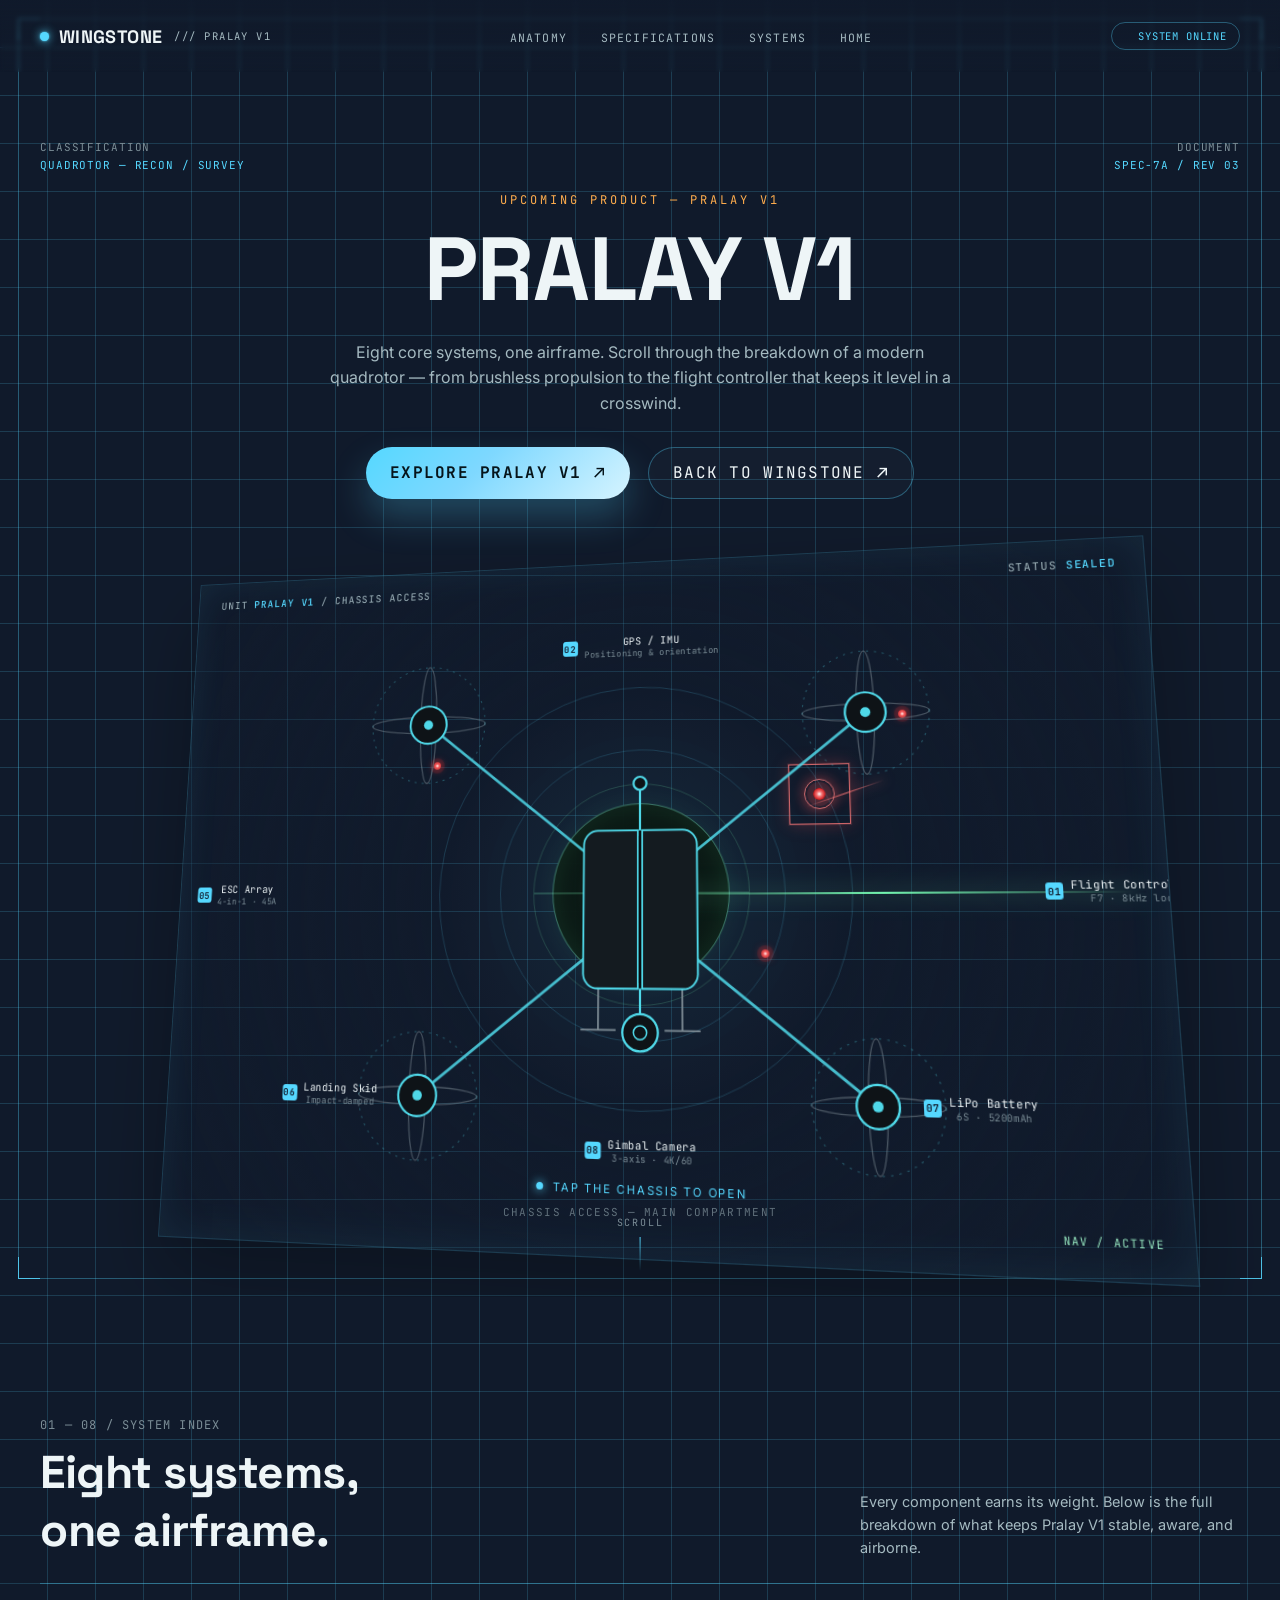
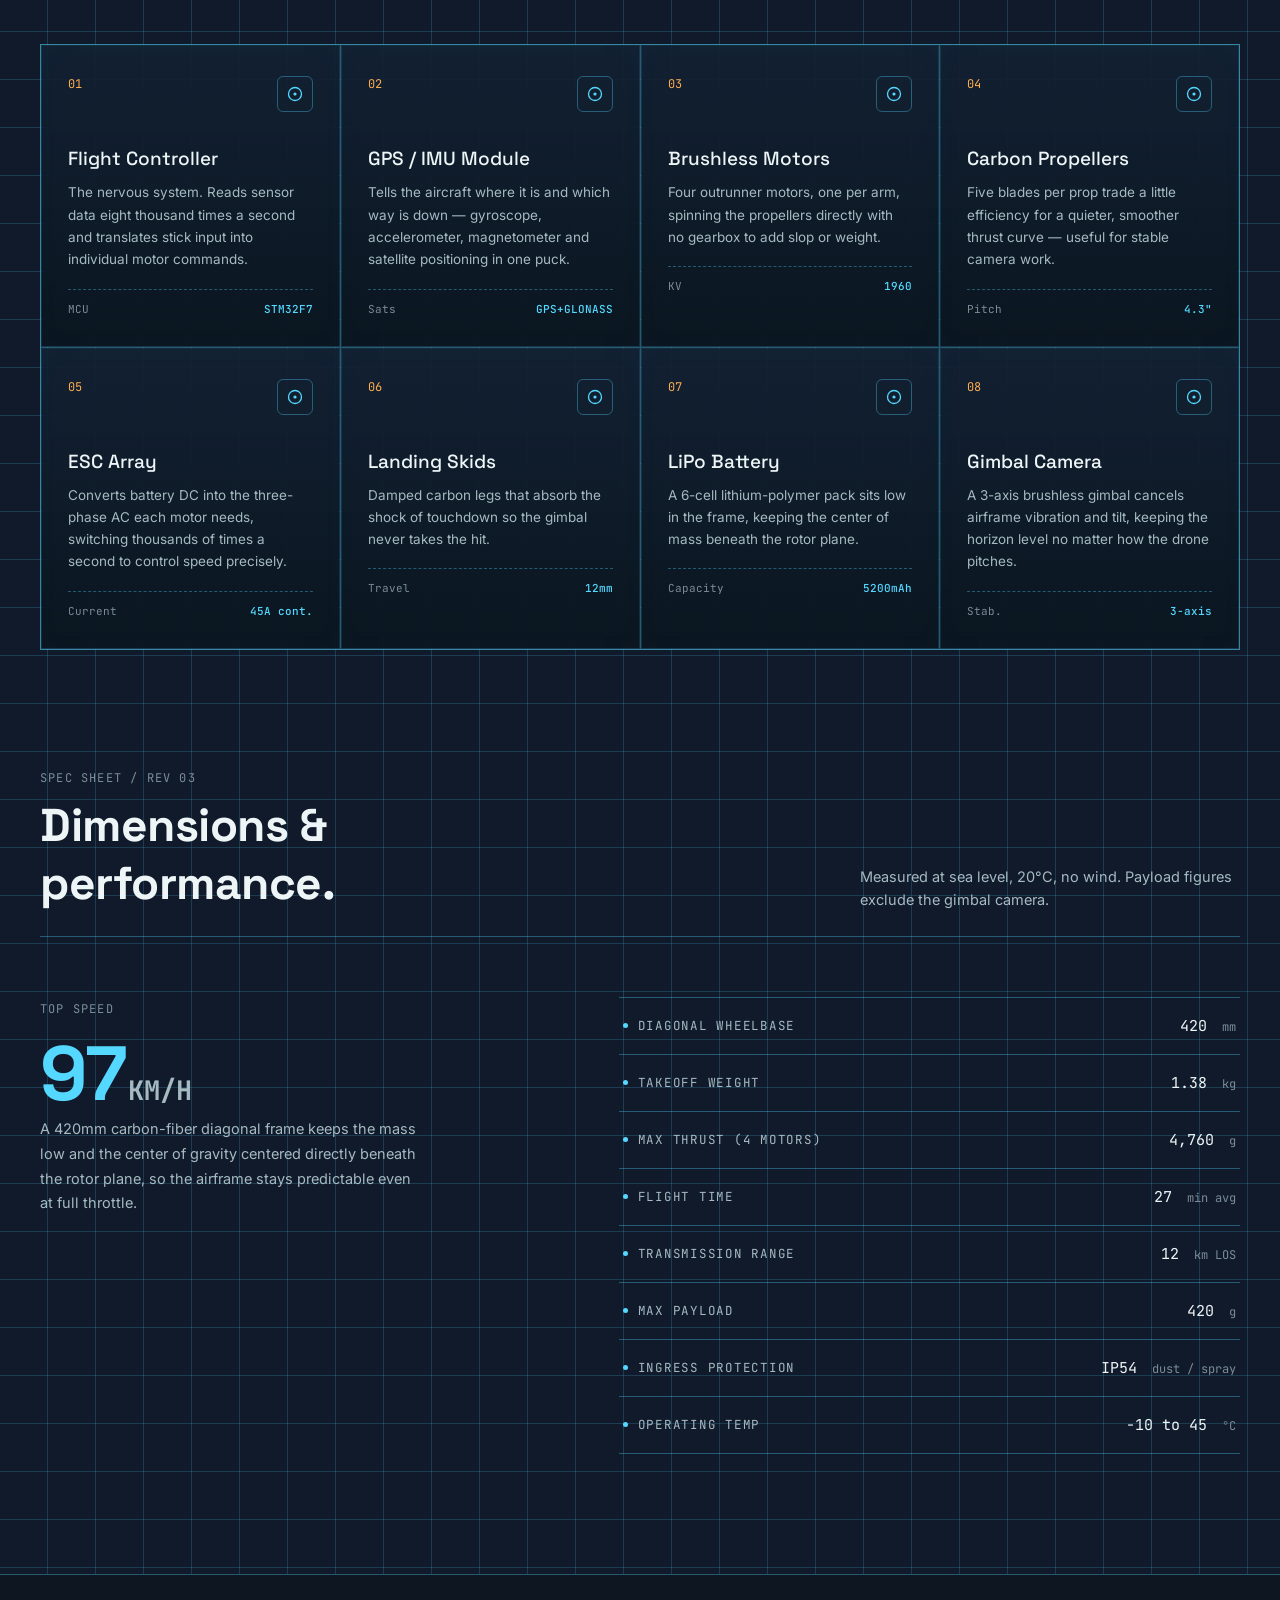
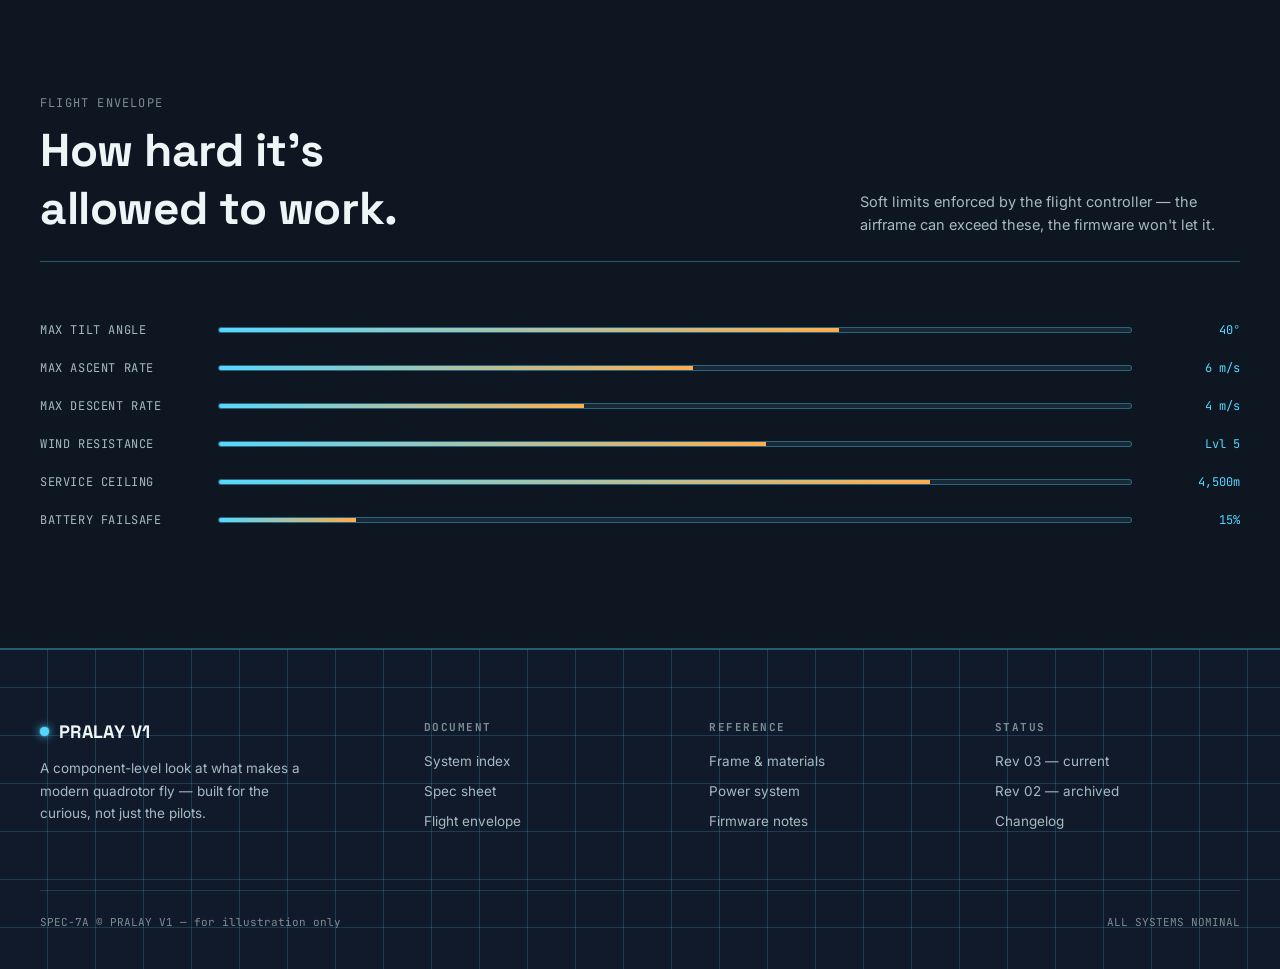
==== axiom-7-drone-anatomy.html @ 26dfeeba "Add remaining project files and updated site assets" ====
<!DOCTYPE html>
<html lang="en">
<head>
<meta charset="UTF-8">
<meta name="viewport" content="width=device-width, initial-scale=1.0">
<title>PRALAY V1 — Upcoming Product</title>
<link rel="preconnect" href="https://fonts.googleapis.com">
<link href="https://fonts.googleapis.com/css2?family=Space+Grotesk:wght@400;500;700&family=JetBrains+Mono:wght@400;500;600&family=Inter:wght@400;500&display=swap" rel="stylesheet">
<style>
  :root{
    --bg: #101a2b;
    --bg-alt: #0e1721;
    --panel: #172937;
    --line: rgba(85,216,255,0.18);
    --line-strong: rgba(85,216,255,0.35);
    --cyan: #55d8ff;
    --cyan-dim: rgba(85,216,255,0.55);
    --amber: #ffad4d;
    --ink: #101a2b;
    --paper: #f4f1e8;
    --text: #eef5f7;
    --text-dim: #a5bac1;
    --text-faint: #7b8d96;
    --mono: 'JetBrains Mono', monospace;
    --display: 'Space Grotesk', sans-serif;
    --body: 'Inter', sans-serif;
  }
  *{ margin:0; padding:0; box-sizing:border-box; }
  html{ scroll-behavior:smooth; }
  body{
    background:var(--bg);
    color:var(--text);
    font-family:var(--body);
    overflow-x:hidden;
    background-image:
      linear-gradient(var(--line) 1px, transparent 1px),
      linear-gradient(90deg, var(--line) 1px, transparent 1px);
    background-size: 48px 48px;
    background-position: -1px -1px;
  }
  ::selection{ background:var(--cyan); color:#051018; }

  a{ color:inherit; text-decoration:none; }

  .mono{ font-family:var(--mono); }

  /* ---------- NAV ---------- */
  header{
    position:fixed; top:0; left:0; right:0; z-index:50;
    display:flex; align-items:center; justify-content:space-between;
    padding: 22px 40px;
    background:linear-gradient(to bottom, rgba(16,26,43,0.92), rgba(16,26,43,0));
    backdrop-filter: blur(2px);
  }
  .brand{
    display:flex; align-items:center; gap:10px;
    font-family:var(--display); font-weight:700; font-size:18px;
    letter-spacing:0.02em;
  }
  .brand .dot{
    width:9px; height:9px; border-radius:50%;
    background:var(--cyan);
    box-shadow:0 0 10px var(--cyan), 0 0 2px var(--cyan);
    animation: pulse-dot 2.4s ease-in-out infinite;
  }
  @keyframes pulse-dot{ 0%,100%{opacity:1;} 50%{opacity:.35;} }
  .brand .sub{
    font-family:var(--mono); font-weight:400; font-size:10.5px;
    color:var(--text-dim); letter-spacing:0.14em; margin-left:2px;
  }
  nav ul{ list-style:none; display:flex; gap:34px; }
  nav a{
    font-family:var(--mono); font-size:11.5px; letter-spacing:0.1em;
    color:var(--text-dim); text-transform:uppercase;
    position:relative; padding-bottom:3px; transition:color .25s ease;
  }
  nav a::after{
    content:''; position:absolute; left:0; bottom:0; width:0; height:1px;
    background:var(--cyan); transition:width .25s ease;
  }
  nav a:hover{ color:var(--text); }
  nav a:hover::after{ width:100%; }
  .status-chip{
    display:flex; align-items:center; gap:8px;
    font-family:var(--mono); font-size:10.5px; color:var(--cyan);
    border:1px solid var(--line-strong); padding:6px 12px; border-radius:100px;
    letter-spacing:0.08em;
  }

  /* ---------- HERO ---------- */
  .hero{
    position:relative;
    min-height:100vh;
    display:flex; flex-direction:column;
    justify-content:center;
    padding: 140px 40px 60px;
    overflow:hidden;
  }
  .hero-frame{
    position:absolute; inset:18px;
    border:1px solid var(--line-strong);
    pointer-events:none;
  }
  .corner{
    position:absolute; width:22px; height:22px;
    border:1.5px solid var(--cyan);
    opacity:0.85;
  }
  .corner.tl{ top:-1px; left:-1px; border-right:none; border-bottom:none; }
  .corner.tr{ top:-1px; right:-1px; border-left:none; border-bottom:none; }
  .corner.bl{ bottom:-1px; left:-1px; border-right:none; border-top:none; }
  .corner.br{ bottom:-1px; right:-1px; border-left:none; border-top:none; }

  .hero-top{
    display:flex; justify-content:space-between; align-items:flex-start;
    max-width:1400px; width:100%; margin:0 auto 20px;
    font-family:var(--mono); font-size:11px; color:var(--text-dim);
    letter-spacing:0.08em;
  }
  .hero-top .col{ display:flex; flex-direction:column; gap:4px; }
  .hero-top .col span.k{ color:var(--text-faint); }
  .hero-top .col span.v{ color:var(--cyan); }
  .hero-top .col.right{ text-align:right; }

  .hero-main{
    position:relative;
    max-width:1400px; width:100%; margin:0 auto;
    display:grid;
    grid-template-columns: 1fr;
    align-items:center;
    text-align:center;
    perspective:1200px;
    transform-style:preserve-3d;
  }
  .eyebrow{
    font-family:var(--mono); font-size:12px; color:var(--amber);
    letter-spacing:0.25em; text-transform:uppercase; margin-bottom:18px;
  }
  h1.title{
    font-family:var(--display); font-weight:700;
    font-size: clamp(46px, 7vw, 108px);
    line-height:0.98; letter-spacing:-0.01em;
    color:var(--text);
  }
  h1.title .accent{ color:var(--cyan); }
  .hero-sub{
    max-width:640px; margin:26px auto 0;
    font-size:16px; line-height:1.6; color:var(--text-dim);
  }

  .hero-actions{
    display:flex; align-items:center; justify-content:center; gap:18px;
    flex-wrap:wrap; margin-top:30px;
  }

  .explore-btn,
  .ghost-btn{
    display:inline-flex; align-items:center; justify-content:center; gap:12px;
    min-height:52px; padding:0 24px; border-radius:999px; font-family:var(--mono);
    letter-spacing:0.08em; text-transform:uppercase; transition:transform .25s ease, box-shadow .25s ease, border-color .25s ease;
    text-decoration:none;
  }

  .explore-btn{
    background:linear-gradient(135deg, var(--cyan), #7ed8ff 42%, #d6f4ff 100%);
    color:#06141a; box-shadow:0 18px 36px rgba(85,216,255,0.25); font-weight:700;
  }

  .explore-btn em,
  .ghost-btn em{
    font-style:normal; font-size:18px; line-height:1;
  }

  .ghost-btn{
    background:rgba(255,255,255,0.02); color:var(--text); border:1px solid var(--line-strong);
    backdrop-filter: blur(8px);
  }

  .explore-btn:hover,
  .ghost-btn:hover{
    transform:translateY(-2px); box-shadow:0 22px 42px rgba(85,216,255,0.18);
  }

  .diagram-wrap{
    position:relative;
    width:100%;
    max-width:1000px;
    margin: 50px auto 0;
    aspect-ratio: 900 / 620;
    border:1px solid rgba(85,216,255,0.18);
    background:radial-gradient(circle at center, rgba(85,216,255,0.08), rgba(16,26,43,0.12) 34%, rgba(16,26,43,0.6) 100%);
    box-shadow: inset 0 0 40px rgba(85,216,255,0.08), 0 35px 80px rgba(0,0,0,0.28);
    transform: rotateX(10deg) rotateY(-10deg);
    transform-style: preserve-3d;
    animation: hover-surface 10s ease-in-out infinite alternate;
    overflow:hidden;
    cursor:pointer;
  }

  .diagram-wrap.opened .hint { opacity:0; }
  .diagram-wrap.opened .shell.left { transform: translate(-120px,-52px) rotate(-30deg) scale(1.02); opacity:.08; filter: blur(1px); }
  .diagram-wrap.opened .shell.right { transform: translate(120px,-52px) rotate(30deg) scale(1.02); opacity:.08; filter: blur(1px); }
  .diagram-wrap.opened .reveal-layer { opacity:1; transform:scale(1.03) translateY(-10px); }
  .diagram-wrap.opened .radar-scene { filter:saturate(1.18) brightness(1.12); }

  .touch-hud{
    position:absolute; top:18px; left:0; right:0; z-index:6;
    display:flex; justify-content:space-between; align-items:center;
    padding:0 26px; font-size:11px; letter-spacing:.08em; color:var(--text-dim);
    font-family:var(--mono); pointer-events:none;
  }
  .touch-hud b{ color:var(--cyan); font-weight:500; }

  .radar-scene {
    position:absolute; inset:0; z-index:0; pointer-events:none; transition: filter .75s ease;
  }
  .radar-core {
    position:absolute; left:50%; top:50%; width:180px; height:180px;
    transform:translate(-50%,-50%); border-radius:50%;
    background:radial-gradient(circle, rgba(118,255,180,0.16) 0%, rgba(12,29,23,0.97) 32%, rgba(8,15,13,0.98) 100%);
    border:1px solid rgba(143,255,188,0.32);
    box-shadow:inset 0 0 28px rgba(90,255,160,0.12), 0 0 26px rgba(90,255,160,0.08);
  }
  .radar-pulse { position:absolute; left:50%; top:50%; width:120px; height:120px; border:1px solid rgba(126,255,190,0.42); border-radius:50%; transform:translate(-50%,-50%); opacity:0; animation:radarPulse 3.4s ease-out infinite; }
  .pulse-one { animation-delay:0s; }
  .pulse-two { width:180px; height:180px; animation-delay:1.4s; }
  .radar-crosshair { position:absolute; left:50%; top:50%; width:220px; height:220px; transform:translate(-50%,-50%); border-radius:50%; border:1px solid rgba(126,255,190,0.18); }
  .radar-crosshair::before, .radar-crosshair::after { content:''; position:absolute; left:50%; top:50%; transform:translate(-50%,-50%); background:rgba(126,255,190,0.42); }
  .radar-crosshair::before { width:1px; height:100%; }
  .radar-crosshair::after { width:100%; height:1px; }
  .radar-ring { position:absolute; border:1px solid rgba(141,255,190,0.38); border-radius:50%; left:50%; top:50%; transform:translate(-50%,-50%); opacity:.75; }
  .ring-one { width:420px; height:420px; }
  .ring-two { width:290px; height:290px; }
  .ring-three { width:180px; height:180px; }
  .radar-badges { position:absolute; inset:0; }
  .contact { position:absolute; display:block; width:8px; height:8px; border-radius:50%; background:radial-gradient(circle, rgba(255,255,255,1) 0%, rgba(255,90,90,.95) 35%, rgba(255,35,35,.7) 100%); box-shadow:0 0 8px rgba(255,55,55,.8), 0 0 0 4px rgba(255,55,55,.12); animation:contactBlink 2.5s ease-in-out infinite; }
  .contact-a { left:28%; top:30%; }
  .contact-b { left:62%; top:58%; animation-delay:.7s; }
  .contact-c { left:76%; top:24%; animation-delay:1.4s; }
  .radar-target { position:absolute; left:68%; top:36%; width:30px; height:30px; transform:translate(-50%,-50%); animation:targetDrift 7s ease-in-out infinite alternate; }
  .target-blip { position:absolute; left:50%; top:50%; width:12px; height:12px; transform:translate(-50%,-50%); border-radius:50%; background:radial-gradient(circle, rgba(255,255,255,.98) 0%, rgba(255,120,120,.95) 30%, rgba(255,30,30,.8) 65%, rgba(18,10,10,.9) 100%); box-shadow:0 0 0 6px rgba(255,80,80,.12), 0 0 18px rgba(255,80,80,.8); }
  .target-ring { position:absolute; left:50%; top:50%; width:30px; height:30px; transform:translate(-50%,-50%); border:1px solid rgba(255,128,128,.8); border-radius:50%; box-shadow:0 0 14px rgba(255,80,80,.4); }
  .target-box { position:absolute; left:50%; top:50%; width:60px; height:60px; transform:translate(-50%,-50%); border:1px solid rgba(255,120,120,.8); box-shadow:0 0 0 1px rgba(255,120,120,.14), 0 0 16px rgba(255,80,80,.25); animation:boxPulse 2.2s ease-in-out infinite; }
  .radar-target::before { content:''; position:absolute; left:50%; top:50%; width:82px; height:1px; transform:translate(-16px,-50%) rotate(-18deg); background:linear-gradient(90deg, rgba(255,120,120,0), rgba(255,120,120,.9), rgba(255,120,120,0)); box-shadow:0 0 12px rgba(255,120,120,.65); }
  .radar-sweep { position:absolute; left:50%; top:50%; width:48%; height:2px; background:linear-gradient(90deg, rgba(120,255,182,0), rgba(120,255,182,.95), rgba(120,255,182,0)); transform-origin:left center; animation:sweep 5s linear infinite; box-shadow:0 0 22px rgba(120,255,182,.7); }
  .radar-label { position:absolute; right:26px; bottom:26px; color:rgba(166,255,210,.9); font:10px var(--mono); letter-spacing:.12em; text-transform:uppercase; }

  .radar-ring{
    position:absolute; left:50%; top:50%;
    border:1px solid var(--line-strong);
    border-radius:50%;
    transform:translate(-50%,-50%);
    opacity:0.5;
  }
  .diagram-svg{ position:absolute; inset:0; width:100%; height:100%; }
  .scanline{
    position:absolute; left:6%; right:6%; height:1px;
    background:linear-gradient(90deg, transparent, var(--cyan), transparent);
    opacity:0.75;
    animation: sweep 5s ease-in-out infinite;
    filter: drop-shadow(0 0 6px var(--cyan));
  }

  .shell{ transition: transform .7s cubic-bezier(.2,.85,.25,1), opacity .7s ease; transform-origin:center; }
  .shell.left{ transform: translate(0,0) rotate(0deg); }
  .shell.right{ transform: translate(0,0) rotate(0deg); }

  .reveal-layer{ opacity:0; transform:scale(.9) translateY(12px); transform-origin:450px 320px; transition: opacity .5s ease .18s, transform .7s cubic-bezier(.18,.8,.22,1) .18s; }
  .trace{
    fill:none; stroke-linecap:round;
    transition: stroke-dashoffset .9s cubic-bezier(.3,.7,.2,1);
  }
  .trace:nth-of-type(1){ transition-delay:.05s; }
  .trace:nth-of-type(2){ transition-delay:.1s; }
  .trace:nth-of-type(3){ transition-delay:.15s; }
  .trace:nth-of-type(4){ transition-delay:.2s; }
  .trace:nth-of-type(5){ transition-delay:.3s; }
  .trace:nth-of-type(6){ transition-delay:.35s; }
  .trace:nth-of-type(7){ transition-delay:.4s; }
  .trace:nth-of-type(8){ transition-delay:.45s; }
  .trace:nth-of-type(9){ transition-delay:.55s; }
  .trace:nth-of-type(10){ transition-delay:.6s; }
  .diagram-wrap.opened .trace{ stroke-dashoffset:0; }
  .diagram-wrap.opened .trace:nth-of-type(1), .diagram-wrap.opened .trace:nth-of-type(3), .diagram-wrap.opened .trace:nth-of-type(5), .diagram-wrap.opened .trace:nth-of-type(7) { filter: drop-shadow(0 0 8px rgba(255,93,108,.7)); }
  .pin{ opacity:0; transition: opacity .4s ease; }
  .diagram-wrap.opened .pin{ opacity:1; transition-delay: 1.1s; }

  .hint{
    position:absolute; left:50%; bottom:8%; transform:translateX(-50%);
    display:flex; align-items:center; gap:10px;
    font-size:11px; letter-spacing:.16em; color:var(--cyan);
    opacity:1; transition:opacity .5s ease;
    pointer-events:none;
    z-index:2;
  }
  .hint .pulse-dot{
    width:7px; height:7px; border-radius:50%; background:var(--cyan);
    box-shadow:0 0 10px var(--cyan);
    animation: blink 1.4s ease-in-out infinite;
  }
  @keyframes blink{ 0%,100%{opacity:1;} 50%{opacity:.25;} }

  .close-btn{
    position:absolute; top:18px; right:18px; z-index:10;
    font-family:var(--mono); font-size:10.5px; letter-spacing:.12em; color:var(--text-dim);
    border:1px solid var(--line-strong); padding:7px 14px; border-radius:100px;
    opacity:0; pointer-events:none; transition:opacity .4s ease, transform .35s ease, box-shadow .35s ease;
    background:rgba(10,13,16,0.65); box-shadow:none; cursor:pointer;
  }
  .diagram-wrap.opened ~ .close-btn{ opacity:1; pointer-events:auto; transform:translateY(-2px); box-shadow:0 0 18px rgba(85,216,255,0.18); }
  .close-btn:hover{ color:var(--cyan); border-color:var(--cyan-dim); box-shadow:0 0 18px rgba(85,216,255,0.18); }

  .caption{
    position:absolute; bottom:18px; left:0; right:0; text-align:center;
    font-family:var(--mono); font-size:11px; letter-spacing:.12em;
    color:var(--text-faint); pointer-events:none;
  }
  @keyframes sweep{
    0%{ top:8%; opacity:0; }
    10%{ opacity:.8;}
    50%{ top:92%; opacity:.8; }
    60%{ opacity:0;}
    100%{ top:92%; opacity:0; }
  }

  .marker{
    position:absolute;
    width:20px; height:20px;
    transform:translate(-50%,-50%);
    display:flex; align-items:center; justify-content:center;
  }
  .marker .ring{
    position:absolute; inset:0; border-radius:50%;
    border:1px solid var(--cyan-dim);
    animation: ring-pulse 2.6s ease-out infinite;
  }
  .marker .core{
    width:6px; height:6px; border-radius:50%;
    background:var(--cyan); box-shadow:0 0 8px var(--cyan);
  }
  @keyframes ring-pulse{
    0%{ transform:scale(0.5); opacity:0.9; }
    100%{ transform:scale(2.4); opacity:0; }
  }
  .tag{
    position:absolute;
    font-family:var(--mono); font-size:10.5px; letter-spacing:0.06em;
    color:var(--text-dim); white-space:nowrap;
    display:flex; align-items:center; gap:7px;
    opacity:0; animation:tag-in 0.6s ease forwards;
  }
  .tag .idx{
    color:var(--bg); background:var(--cyan);
    font-weight:600; font-size:9.5px;
    width:16px; height:16px; border-radius:3px;
    display:flex; align-items:center; justify-content:center;
  }
  .tag .label{ color:var(--text); }
  .tag .label small{ display:block; color:var(--text-faint); font-size:9px; font-weight:400; }
  @keyframes tag-in{ to{ opacity:1; } }

  @keyframes hover-surface {
    0% { transform: rotateX(9deg) rotateY(-9deg) translateY(0px); }
    50% { transform: rotateX(12deg) rotateY(8deg) translateY(-10px); }
    100% { transform: rotateX(7deg) rotateY(-6deg) translateY(6px); }
  }

  @keyframes glow-drift {
    0%, 100% { box-shadow: 0 0 18px rgba(85,216,255,0.14), 0 0 30px rgba(85,216,255,0.08); }
    50% { box-shadow: 0 0 26px rgba(85,216,255,0.24), 0 0 46px rgba(85,216,255,0.12); }
  }

  @keyframes radarPulse {
    0% { opacity:0; transform:translate(-50%,-50%) scale(.6); }
    20% { opacity:1; }
    60% { opacity:.3; }
    100% { opacity:0; transform:translate(-50%,-50%) scale(1.8); }
  }
  @keyframes targetDrift {
    0% { transform:translate(-50%,-50%) translate(0,0) scale(1); }
    25% { transform:translate(-50%,-50%) translate(-18px,-16px) scale(1.08); }
    50% { transform:translate(-50%,-50%) translate(8px,-22px) scale(1); }
    75% { transform:translate(-50%,-50%) translate(22px,10px) scale(1.08); }
    100% { transform:translate(-50%,-50%) translate(-10px,18px) scale(1); }
  }
  @keyframes contactBlink {
    0%,100% { opacity:.45; transform:scale(.9); }
    50% { opacity:1; transform:scale(1.4); }
  }
  @keyframes boxPulse {
    0%,100% { box-shadow:0 0 0 1px rgba(255,120,120,.14), 0 0 16px rgba(255,80,80,.25); }
    50% { box-shadow:0 0 0 3px rgba(255,120,120,.12), 0 0 26px rgba(255,80,80,.5); }
  }

  .scroll-cue{
    position:absolute; bottom:26px; left:50%; transform:translateX(-50%);
    display:flex; flex-direction:column; align-items:center; gap:8px;
    font-family:var(--mono); font-size:10px; color:var(--text-faint);
    letter-spacing:0.18em;
  }
  .scroll-cue .line{
    width:1px; height:34px;
    background:linear-gradient(var(--cyan), transparent);
    animation: cue-move 1.8s ease-in-out infinite;
  }
  @keyframes cue-move{ 0%{opacity:0.2;} 50%{opacity:1;} 100%{opacity:0.2;} }

  @media (max-width: 980px) {
    header{
      padding: 18px 22px;
      flex-wrap: wrap;
      gap: 14px 20px;
    }
    nav ul{
      gap: 16px 22px;
      flex-wrap: wrap;
      justify-content: center;
    }
    .hero{
      padding: 120px 20px 52px;
    }
    .hero-top{
      flex-direction: column;
      align-items: flex-start;
      gap: 8px;
    }
    .hero-top .col.right{
      text-align: left;
    }
    .hero-sub{ max-width: 560px; }
    .diagram-wrap{
      max-width: 760px;
      aspect-ratio: 760 / 520;
      margin-top: 36px;
    }
    .touch-hud{
      padding: 0 14px;
      font-size: 9px;
      letter-spacing: 0.06em;
    }
    .radar-core{ width: 140px; height: 140px; }
    .radar-crosshair{ width: 180px; height: 180px; }
    .ring-one{ width: 300px; height: 300px; }
    .ring-two{ width: 220px; height: 220px; }
    .ring-three{ width: 150px; height: 150px; }
    .tag{ font-size: 9px; }
    .tag .idx{ width: 14px; height: 14px; }
  }

  @media (max-width: 760px) {
    header{
      padding: 16px 14px;
    }
    .brand{
      font-size: 14px;
    }
    nav ul{
      gap: 10px 14px;
    }
    nav a{
      font-size: 9px;
      letter-spacing: 0.08em;
    }
    .status-chip{
      display: none;
    }
    .hero-main{
      text-align: left;
    }
    .eyebrow{
      letter-spacing: 0.18em;
      margin-bottom: 14px;
    }
    .hero-sub{
      margin-left: 0;
      font-size: 15px;
    }
    .hero-actions{
      justify-content: flex-start;
      gap: 12px;
    }
    .explore-btn,
    .ghost-btn{
      width: 100%;
      max-width: 260px;
    }
    .diagram-wrap{
      max-width: 640px;
      aspect-ratio: 1 / 1.08;
      margin-top: 26px;
    }
    .touch-hud{
      top: 12px;
      flex-direction: column;
      align-items: flex-start;
      gap: 4px;
    }
    .hint{
      font-size: 8.5px;
      letter-spacing: 0.1em;
      bottom: 14px;
    }
    .close-btn{
      top: 10px;
      right: 10px;
      font-size: 8px;
      padding: 6px 10px;
    }
    .caption{
      font-size: 9px;
      letter-spacing: 0.08em;
      bottom: 12px;
    }
    .tag{
      font-size: 8px;
      transform: scale(0.9);
      transform-origin: center;
    }
    .tag .idx{
      width: 12px;
      height: 12px;
      font-size: 7px;
    }
    .section-head{
      flex-direction: column;
      align-items: flex-start;
      margin-bottom: 40px;
    }
    section{
      padding: 90px 18px;
    }
    .anatomy-grid{
      grid-template-columns: repeat(2, minmax(0, 1fr));
    }
    .spec-sheet{
      grid-template-columns: 1fr;
      gap: 36px;
    }
    .spec-sheet .lead{
      position: static;
    }
    .env-row{
      grid-template-columns: 1fr;
      gap: 10px;
    }
    .env-row .value{
      text-align: left;
    }
  }

  @media (max-width: 500px) {
    .brand .sub{ display: none; }
    nav ul{ justify-content: flex-start; }
    .hero-top .col span.v{ font-size: 10px; }
    .hero-actions{ margin-top: 22px; }
    .diagram-wrap{ margin-top: 22px; }
    .tag{ display: none; }
    .anatomy-grid{ grid-template-columns: 1fr; }
    .ghost-btn, .explore-btn{ max-width: none; }
  }

  /* ---------- SECTION SHELL ---------- */
  section{ position:relative; padding: 120px 40px; }
  .section-inner{ max-width:1300px; margin:0 auto; }
  .section-head{
    display:flex; justify-content:space-between; align-items:flex-end;
    gap:30px; margin-bottom:60px; flex-wrap:wrap;
    border-bottom:1px solid var(--line-strong);
    padding-bottom:24px;
  }
  .section-head .num{
    font-family:var(--mono); color:var(--text-faint); font-size:12px;
    letter-spacing:0.1em; margin-bottom:10px; display:block;
  }
  .section-head h2{
    font-family:var(--display); font-weight:700;
    font-size:clamp(30px,4vw,46px); letter-spacing:-0.01em;
  }
  .section-head p{
    max-width:380px; color:var(--text-dim); font-size:14.5px; line-height:1.6;
  }

  /* ---------- ANATOMY GRID ---------- */
  .anatomy-grid{
    display:grid;
    grid-template-columns:repeat(4, 1fr);
    gap:1px;
    background:var(--line-strong);
    border:1px solid var(--line-strong);
  }
  .part-card{
    background:linear-gradient(180deg, rgba(16,26,43,0.9), rgba(9,18,27,0.95));
    padding:30px 26px;
    transition: background .3s ease, transform .3s ease, box-shadow .3s ease, border-color .3s ease;
    position:relative;
    border:1px solid rgba(85,216,255,0.12);
    box-shadow: inset 0 0 26px rgba(85,216,255,0.02);
    transform: translateY(0) rotateX(0deg);
  }
  .part-card:hover{ background:linear-gradient(180deg, rgba(18,33,47,0.96), rgba(11,20,29,1)); transform: translateY(-6px) rotateX(3deg); box-shadow: 0 18px 38px rgba(15, 25, 33, 0.32), inset 0 0 30px rgba(85,216,255,0.08); border-color: rgba(85,216,255,0.35); }
  .part-card .top-row{
    display:flex; justify-content:space-between; align-items:flex-start;
    margin-bottom:34px;
  }
  .part-card .idx{
    font-family:var(--mono); font-size:12px; color:var(--amber);
  }
  .part-card .glyph{
    width:36px; height:36px;
    border:1px solid var(--line-strong); border-radius:6px;
    display:flex; align-items:center; justify-content:center;
    color:var(--cyan);
  }
  .part-card h3{
    font-family:var(--display); font-weight:500; font-size:19px;
    margin-bottom:10px;
  }
  .part-card p{
    color:var(--text-dim); font-size:13.5px; line-height:1.65;
    margin-bottom:18px;
  }
  .part-card .spec{
    display:flex; justify-content:space-between;
    font-family:var(--mono); font-size:11px; color:var(--text-faint);
    border-top:1px dashed var(--line-strong); padding-top:12px;
  }
  .part-card .spec b{ color:var(--cyan); font-weight:500; }

  /* ---------- SPEC SHEET ---------- */
  .spec-sheet{
    display:grid; grid-template-columns: 0.9fr 1.1fr; gap:70px;
    align-items:start;
  }
  .spec-sheet .lead{
    position:sticky; top:120px;
  }
  .spec-sheet .lead .big-stat{
    font-family:var(--display); font-weight:700;
    font-size:clamp(56px,6vw,86px); color:var(--cyan); line-height:1;
    margin: 18px 0 6px;
  }
  .spec-sheet .lead .big-stat span{ font-size:0.35em; color:var(--text-dim); font-family:var(--mono);}
  .spec-sheet .lead p{ color:var(--text-dim); font-size:14.5px; line-height:1.7; max-width:380px; }

  .spec-table{ border-top:1px solid var(--line-strong); }
  .spec-row{
    display:grid; grid-template-columns: 1fr auto;
    padding:18px 4px; border-bottom:1px solid var(--line-strong);
    font-family:var(--mono);
  }
  .spec-row .label{
    color:var(--text-dim); font-size:12.5px; letter-spacing:0.06em; text-transform:uppercase;
    display:flex; align-items:center; gap:10px;
  }
  .spec-row .label::before{
    content:''; width:5px; height:5px; background:var(--cyan); border-radius:50%; flex:none;
  }
  .spec-row .val{ font-size:15px; color:var(--text); }
  .spec-row .val em{ color:var(--text-faint); font-style:normal; font-size:12px; margin-left:6px; }

  /* ---------- SYSTEMS / FLIGHT ENVELOPE ---------- */
  .systems{
    background:var(--bg-alt);
    border-top:1px solid var(--line-strong);
    border-bottom:1px solid var(--line-strong);
  }
  .env-bars{ display:flex; flex-direction:column; gap:22px; }
  .env-row{ display:grid; grid-template-columns: 160px 1fr 90px; align-items:center; gap:18px; }
  .env-row .name{ font-family:var(--mono); font-size:12px; color:var(--text-dim); letter-spacing:0.05em; }
  .env-row .track{
    height:6px; background:var(--panel); border:1px solid var(--line-strong); border-radius:4px; overflow:hidden;
  }
  .env-row .fill{
    height:100%; background:linear-gradient(90deg, var(--cyan), var(--amber));
    width:0%;
    transition: width 1.4s cubic-bezier(.2,.8,.2,1);
  }
  .env-row .fill.visible{ width: var(--w); }
  .env-row .value{ font-family:var(--mono); font-size:12px; color:var(--cyan); text-align:right; }

  /* ---------- FOOTER ---------- */
  footer{
    padding:70px 40px 40px;
    border-top:1px solid var(--line-strong);
  }
  .footer-grid{
    max-width:1300px; margin:0 auto;
    display:grid; grid-template-columns:1.4fr 1fr 1fr 1fr; gap:40px;
  }
  footer h4{
    font-family:var(--mono); font-size:11px; color:var(--text-faint);
    letter-spacing:0.14em; margin-bottom:16px; text-transform:uppercase;
  }
  footer ul{ list-style:none; display:flex; flex-direction:column; gap:10px; }
  footer a{ color:var(--text-dim); font-size:13.5px; transition:color .2s ease; }
  footer a:hover{ color:var(--cyan); }
  .foot-bottom{
    max-width:1300px; margin:60px auto 0;
    display:flex; justify-content:space-between; align-items:center;
    font-family:var(--mono); font-size:11px; color:var(--text-faint);
    padding-top:24px; border-top:1px solid var(--line);
    flex-wrap:wrap; gap:12px;
  }

  @media (max-width: 980px){
    .anatomy-grid{ grid-template-columns:repeat(2,1fr); }
    .spec-sheet{ grid-template-columns:1fr; }
    .spec-sheet .lead{ position:static; }
    footer .footer-grid{ grid-template-columns:1fr 1fr; }
    nav{ display:none; }
  }
  @media (max-width: 560px){
    .anatomy-grid{ grid-template-columns:1fr; }
    header{ padding:18px 20px; }
    section{ padding:80px 20px; }
    .hero{ padding:120px 20px 40px; }
    .footer-grid{ grid-template-columns:1fr; }
  }

  @media (prefers-reduced-motion: reduce){
    *{ animation-duration:0.01ms !important; animation-iteration-count:1 !important; transition-duration:0.01ms !important; }
  }
</style>
</head>
<body>

<header>
  <div class="brand">
    <span class="dot"></span>
    <a href="index.html" style="display:flex; align-items:center; gap:10px;">WINGSTONE <span class="sub">/// PRALAY V1</span></a>
  </div>
  <nav>
    <ul>
      <li><a href="#anatomy">Anatomy</a></li>
      <li><a href="#specifications">Specifications</a></li>
      <li><a href="#systems">Systems</a></li>
      <li><a href="index.html">Home</a></li>
    </ul>
  </nav>
  <div class="status-chip"><span class="dot" style="width:6px;height:6px;"></span>SYSTEM ONLINE</div>
</header>

<section class="hero">
  <div class="hero-frame">
    <div class="corner tl"></div><div class="corner tr"></div>
    <div class="corner bl"></div><div class="corner br"></div>
  </div>

  <div class="hero-top">
    <div class="col">
      <span class="k">CLASSIFICATION</span>
      <span class="v">QUADROTOR — RECON / SURVEY</span>
    </div>
    <div class="col right">
      <span class="k">DOCUMENT</span>
      <span class="v">SPEC-7A / REV 03</span>
    </div>
  </div>

  <div class="hero-main">
    <div class="eyebrow">Upcoming Product — Pralay V1</div>
    <h1 class="title">PRALAY V1</h1>
    <p class="hero-sub">Eight core systems, one airframe. Scroll through the breakdown of a modern quadrotor — from brushless propulsion to the flight controller that keeps it level in a crosswind.</p>

    <div class="hero-actions">
      <a class="explore-btn" href="#anatomy"><span>Explore Pralay V1</span><em>↗</em></a>
      <a class="ghost-btn" href="index.html"><span>Back to Wingstone</span><em>↗</em></a>
    </div>

    <div class="diagram-wrap" id="diagramWrap" aria-label="Pralay V1 chassis access panel">
      <div class="touch-hud">
        <span>UNIT <b>PRALAY V1</b> / CHASSIS ACCESS</span>
        <span id="statusText">STATUS <b>SEALED</b></span>
      </div>

      <div class="radar-scene">
        <div class="radar-core"></div>
        <div class="radar-pulse pulse-one"></div>
        <div class="radar-pulse pulse-two"></div>
        <div class="radar-crosshair"></div>
        <div class="radar-ring ring-one"></div>
        <div class="radar-ring ring-two"></div>
        <div class="radar-ring ring-three"></div>
        <div class="radar-badges">
          <span class="contact contact-a"></span>
          <span class="contact contact-b"></span>
          <span class="contact contact-c"></span>
        </div>
        <div class="radar-target" aria-label="Detected target">
          <span class="target-blip"></span>
          <span class="target-ring"></span>
          <span class="target-box"></span>
        </div>
        <div class="radar-sweep"></div>
        <div class="radar-label">NAV / ACTIVE</div>
      </div>

      <div class="hint"><span class="pulse-dot"></span>TAP THE CHASSIS TO OPEN</div>

      <svg class="diagram-svg" viewBox="0 0 900 620" fill="none" xmlns="http://www.w3.org/2000/svg">
        <g stroke="#4fd8e8" stroke-width="2.5" opacity="0.85">
          <line x1="415" y1="285" x2="245" y2="150"/>
          <line x1="485" y1="285" x2="655" y2="150"/>
          <line x1="415" y1="355" x2="245" y2="490"/>
          <line x1="485" y1="355" x2="655" y2="490"/>
        </g>
        <g stroke="#7c8a93" stroke-width="1.2" opacity="0.5">
          <ellipse cx="245" cy="150" rx="56" ry="8"/><ellipse cx="245" cy="150" rx="8" ry="56"/>
          <ellipse cx="655" cy="150" rx="56" ry="8"/><ellipse cx="655" cy="150" rx="8" ry="56"/>
          <ellipse cx="245" cy="490" rx="56" ry="8"/><ellipse cx="245" cy="490" rx="8" ry="56"/>
          <ellipse cx="655" cy="490" rx="56" ry="8"/><ellipse cx="655" cy="490" rx="8" ry="56"/>
        </g>
        <g fill="none" stroke="rgba(79,216,232,.3)" stroke-width="1" stroke-dasharray="2 5">
          <circle cx="245" cy="150" r="56"/><circle cx="655" cy="150" r="56"/>
          <circle cx="245" cy="490" r="56"/><circle cx="655" cy="490" r="56"/>
        </g>
        <g>
          <circle cx="245" cy="150" r="18" fill="#0e1317" stroke="#4fd8e8" stroke-width="2"/>
          <circle cx="655" cy="150" r="18" fill="#0e1317" stroke="#4fd8e8" stroke-width="2"/>
          <circle cx="245" cy="490" r="18" fill="#0e1317" stroke="#4fd8e8" stroke-width="2"/>
          <circle cx="655" cy="490" r="18" fill="#0e1317" stroke="#4fd8e8" stroke-width="2"/>
          <circle cx="245" cy="150" r="4.5" fill="#4fd8e8"/><circle cx="655" cy="150" r="4.5" fill="#4fd8e8"/>
          <circle cx="245" cy="490" r="4.5" fill="#4fd8e8"/><circle cx="655" cy="490" r="4.5" fill="#4fd8e8"/>
        </g>

        <g class="reveal-layer">
          <path class="trace" d="M404,308 C330,400 260,330 249,154" stroke="#ff5d6c" stroke-width="2.1" pathLength="100" stroke-dasharray="100" stroke-dashoffset="100"/>
          <path class="trace" d="M404,318 C345,380 275,300 241,154" stroke="#4fd8e8" stroke-width="1.2" pathLength="100" stroke-dasharray="100" stroke-dashoffset="100"/>
          <path class="trace" d="M496,308 C570,400 640,330 651,154" stroke="#ff5d6c" stroke-width="2.1" pathLength="100" stroke-dasharray="100" stroke-dashoffset="100"/>
          <path class="trace" d="M496,318 C555,380 625,300 659,154" stroke="#4fd8e8" stroke-width="1.2" pathLength="100" stroke-dasharray="100" stroke-dashoffset="100"/>
          <path class="trace" d="M404,332 C330,240 260,310 249,486" stroke="#5a6870" stroke-width="2.1" pathLength="100" stroke-dasharray="100" stroke-dashoffset="100"/>
          <path class="trace" d="M404,342 C345,270 275,340 241,486" stroke="#4fd8e8" stroke-width="1.2" pathLength="100" stroke-dasharray="100" stroke-dashoffset="100"/>
          <path class="trace" d="M496,332 C570,240 640,310 651,486" stroke="#5a6870" stroke-width="2.1" pathLength="100" stroke-dasharray="100" stroke-dashoffset="100"/>
          <path class="trace" d="M496,342 C555,270 625,340 659,486" stroke="#4fd8e8" stroke-width="1.2" pathLength="100" stroke-dasharray="100" stroke-dashoffset="100"/>
          <path class="trace" d="M450,258 C450,242 450,228 450,218" stroke="#ffcf6a" stroke-width="2" pathLength="100" stroke-dasharray="100" stroke-dashoffset="100"/>
          <path class="trace" d="M450,388 C450,402 450,410 450,420" stroke="#ff9142" stroke-width="2.2" pathLength="100" stroke-dasharray="100" stroke-dashoffset="100"/>
          <rect x="410" y="263" width="80" height="120" rx="6" fill="#0c1a14" stroke="#2f7a55" stroke-width="1.4"/>
          <g fill="none" stroke="#d4af5a" stroke-width="1" opacity=".85">
            <path d="M420,275 h26 v10 h14"/>
            <path d="M420,292 h18 v18 h22"/>
            <path d="M470,278 v20 h-10 v14"/>
            <path d="M424,330 h50"/>
            <path d="M424,344 h34 v12 h16"/>
            <path d="M436,362 h28"/>
          </g>
          <rect x="424" y="278" width="18" height="18" rx="2" fill="#0e1317" stroke="#4fd8e8" stroke-width="1"/>
          <rect x="452" y="296" width="22" height="14" rx="2" fill="#0e1317" stroke="#4fd8e8" stroke-width="1"/>
          <rect x="424" y="316" width="14" height="14" rx="2" fill="#0e1317" stroke="#ff9142" stroke-width="1"/>
          <circle cx="466" cy="352" r="7" fill="#0e1317" stroke="#4fd8e8" stroke-width="1"/>
          <circle class="pin" cx="249" cy="154" r="3.5" fill="#ff5d6c" style="filter:drop-shadow(0 0 4px #ff5d6c)"/>
          <circle class="pin" cx="651" cy="154" r="3.5" fill="#ff5d6c" style="filter:drop-shadow(0 0 4px #ff5d6c)"/>
          <circle class="pin" cx="249" cy="486" r="3.5" fill="#8a97a0"/>
          <circle class="pin" cx="651" cy="486" r="3.5" fill="#8a97a0"/>
          <circle class="pin" cx="450" cy="218" r="4" fill="#ffcf6a" style="filter:drop-shadow(0 0 4px #ffcf6a)"/>
          <circle class="pin" cx="450" cy="420" r="4" fill="#ff9142" style="filter:drop-shadow(0 0 4px #ff9142)"/>
        </g>

        <line x1="450" y1="255" x2="450" y2="215" stroke="#4fd8e8" stroke-width="2"/>
        <circle cx="450" cy="210" r="6" fill="#0e1317" stroke="#4fd8e8" stroke-width="2"/>
        <g stroke="#7c8a93" stroke-width="1.6">
          <line x1="412" y1="392" x2="412" y2="430"/><line x1="488" y1="392" x2="488" y2="430"/>
          <line x1="396" y1="430" x2="428" y2="430"/><line x1="472" y1="430" x2="504" y2="430"/>
        </g>
        <line x1="450" y1="392" x2="450" y2="418" stroke="#4fd8e8" stroke-width="2"/>
        <circle cx="450" cy="432" r="16" fill="#0e1317" stroke="#4fd8e8" stroke-width="2"/>
        <circle cx="450" cy="432" r="6" fill="none" stroke="#4fd8e8" stroke-width="1.4"/>
        <rect x="398" y="253" width="104" height="141" rx="13" fill="#0b0f12" stroke="rgba(79,216,232,.4)" stroke-width="1.5"/>
        <g class="shell left">
          <path d="M398,266 a13,13 0 0 1 13,-13 h37 v141 h-37 a13,13 0 0 1 -13,-13 z" fill="#141b20" stroke="#4fd8e8" stroke-width="1.6"/>
          <line x1="450" y1="258" x2="450" y2="389" stroke="#0a0d10" stroke-width="2"/>
        </g>
        <g class="shell right">
          <path d="M502,266 a13,13 0 0 0 -13,-13 h-37 v141 h37 a13,13 0 0 0 13,-13 z" fill="#141b20" stroke="#4fd8e8" stroke-width="1.6"/>
        </g>
      </svg>

      <div class="tag" style="left:50%; top:15%; transform:translate(-50%,-100%); animation-delay:.2s;">
        <span class="idx">02</span><span class="label">GPS / IMU<small>Positioning &amp; orientation</small></span>
      </div>
      <div class="tag" style="left:11%; top:50%; transform:translate(-100%,-50%); animation-delay:.65s;">
        <span class="idx">05</span><span class="label">ESC Array<small>4-in-1 · 45A</small></span>
      </div>
      <div class="tag" style="left:89%; top:50%; transform:translate(0,-50%); animation-delay:.8s;">
        <span class="idx">01</span><span class="label">Flight Controller<small>F7 · 8kHz loop</small></span>
      </div>
      <div class="tag" style="left:23%; top:79%; transform:translate(-100%,-50%); animation-delay:.95s;">
        <span class="idx">06</span><span class="label">Landing Skid<small>Impact-damped</small></span>
      </div>
      <div class="tag" style="left:77%; top:79%; transform:translate(0,-50%); animation-delay:1.1s;">
        <span class="idx">07</span><span class="label">LiPo Battery<small>6S · 5200mAh</small></span>
      </div>
      <div class="tag" style="left:50%; top:84%; transform:translate(-50%,0); animation-delay:1.25s;">
        <span class="idx">08</span><span class="label">Gimbal Camera<small>3-axis · 4K/60</small></span>
      </div>
    </div>

    <div class="caption">CHASSIS ACCESS — MAIN COMPARTMENT</div>
    <button class="close-btn" id="closeDiagramBtn">✕ CLOSE PANEL</button>
  </div>

  <div class="scroll-cue"><span>SCROLL</span><span class="line"></span></div>
</section>

<section id="anatomy">
  <div class="section-inner">
    <div class="section-head">
      <div>
        <span class="num">01 — 08 / SYSTEM INDEX</span>
        <h2>Eight systems,<br>one airframe.</h2>
      </div>
      <p>Every component earns its weight. Below is the full breakdown of what keeps Pralay V1 stable, aware, and airborne.</p>
    </div>

    <div class="anatomy-grid" id="anatomyGrid"></div>
  </div>
</section>

<section id="specifications" style="padding-top:0;">
  <div class="section-inner">
    <div class="section-head">
      <div>
        <span class="num">SPEC SHEET / REV 03</span>
        <h2>Dimensions &amp;<br>performance.</h2>
      </div>
      <p>Measured at sea level, 20°C, no wind. Payload figures exclude the gimbal camera.</p>
    </div>

    <div class="spec-sheet">
      <div class="lead">
        <span class="mono" style="color:var(--text-faint); font-size:12px; letter-spacing:0.1em;">TOP SPEED</span>
        <div class="big-stat">97<span>KM/H</span></div>
        <p>A 420mm carbon-fiber diagonal frame keeps the mass low and the center of gravity centered directly beneath the rotor plane, so the airframe stays predictable even at full throttle.</p>
      </div>

      <div class="spec-table">
        <div class="spec-row"><span class="label">Diagonal wheelbase</span><span class="val">420 <em>mm</em></span></div>
        <div class="spec-row"><span class="label">Takeoff weight</span><span class="val">1.38 <em>kg</em></span></div>
        <div class="spec-row"><span class="label">Max thrust (4 motors)</span><span class="val">4,760 <em>g</em></span></div>
        <div class="spec-row"><span class="label">Flight time</span><span class="val">27 <em>min avg</em></span></div>
        <div class="spec-row"><span class="label">Transmission range</span><span class="val">12 <em>km LOS</em></span></div>
        <div class="spec-row"><span class="label">Max payload</span><span class="val">420 <em>g</em></span></div>
        <div class="spec-row"><span class="label">Ingress protection</span><span class="val">IP54 <em>dust / spray</em></span></div>
        <div class="spec-row"><span class="label">Operating temp</span><span class="val">−10 to 45 <em>°C</em></span></div>
      </div>
    </div>
  </div>
</section>

<section class="systems" id="systems">
  <div class="section-inner">
    <div class="section-head" style="border-color:var(--line-strong);">
      <div>
        <span class="num">FLIGHT ENVELOPE</span>
        <h2>How hard it's<br>allowed to work.</h2>
      </div>
      <p>Soft limits enforced by the flight controller — the airframe can exceed these, the firmware won't let it.</p>
    </div>

    <div class="env-bars" id="envBars">
      <div class="env-row">
        <span class="name">MAX TILT ANGLE</span>
        <div class="track"><div class="fill" style="--w:68%"></div></div>
        <span class="value">40°</span>
      </div>
      <div class="env-row">
        <span class="name">MAX ASCENT RATE</span>
        <div class="track"><div class="fill" style="--w:52%"></div></div>
        <span class="value">6 m/s</span>
      </div>
      <div class="env-row">
        <span class="name">MAX DESCENT RATE</span>
        <div class="track"><div class="fill" style="--w:40%"></div></div>
        <span class="value">4 m/s</span>
      </div>
      <div class="env-row">
        <span class="name">WIND RESISTANCE</span>
        <div class="track"><div class="fill" style="--w:60%"></div></div>
        <span class="value">Lvl 5</span>
      </div>
      <div class="env-row">
        <span class="name">SERVICE CEILING</span>
        <div class="track"><div class="fill" style="--w:78%"></div></div>
        <span class="value">4,500m</span>
      </div>
      <div class="env-row">
        <span class="name">BATTERY FAILSAFE</span>
        <div class="track"><div class="fill" style="--w:15%"></div></div>
        <span class="value">15%</span>
      </div>
    </div>
  </div>
</section>

<footer>
  <div class="footer-grid">
    <div>
      <div class="brand" style="margin-bottom:14px;"><span class="dot"></span>PRALAY V1</div>
      <p style="color:var(--text-dim); font-size:13.5px; line-height:1.7; max-width:280px;">A component-level look at what makes a modern quadrotor fly — built for the curious, not just the pilots.</p>
    </div>
    <div>
      <h4>Document</h4>
      <ul>
        <li><a href="#anatomy">System index</a></li>
        <li><a href="#specifications">Spec sheet</a></li>
        <li><a href="#systems">Flight envelope</a></li>
      </ul>
    </div>
    <div>
      <h4>Reference</h4>
      <ul>
        <li><a href="#">Frame &amp; materials</a></li>
        <li><a href="#">Power system</a></li>
        <li><a href="#">Firmware notes</a></li>
      </ul>
    </div>
    <div>
      <h4>Status</h4>
      <ul>
        <li><a href="#">Rev 03 — current</a></li>
        <li><a href="#">Rev 02 — archived</a></li>
        <li><a href="#">Changelog</a></li>
      </ul>
    </div>
  </div>
  <div class="foot-bottom">
    <span>SPEC-7A © PRALAY V1 — for illustration only</span>
    <span>ALL SYSTEMS NOMINAL</span>
  </div>
</footer>

<script>
  const parts = [
    { idx:'01', name:'Flight Controller', desc:'The nervous system. Reads sensor data eight thousand times a second and translates stick input into individual motor commands.', spec:'MCU', val:'STM32F7' },
    { idx:'02', name:'GPS / IMU Module', desc:'Tells the aircraft where it is and which way is down — gyroscope, accelerometer, magnetometer and satellite positioning in one puck.', spec:'Sats', val:'GPS+GLONASS' },
    { idx:'03', name:'Brushless Motors', desc:'Four outrunner motors, one per arm, spinning the propellers directly with no gearbox to add slop or weight.', spec:'KV', val:'1960' },
    { idx:'04', name:'Carbon Propellers', desc:'Five blades per prop trade a little efficiency for a quieter, smoother thrust curve — useful for stable camera work.', spec:'Pitch', val:'4.3"' },
    { idx:'05', name:'ESC Array', desc:'Converts battery DC into the three-phase AC each motor needs, switching thousands of times a second to control speed precisely.', spec:'Current', val:'45A cont.' },
    { idx:'06', name:'Landing Skids', desc:'Damped carbon legs that absorb the shock of touchdown so the gimbal never takes the hit.', spec:'Travel', val:'12mm' },
    { idx:'07', name:'LiPo Battery', desc:'A 6-cell lithium-polymer pack sits low in the frame, keeping the center of mass beneath the rotor plane.', spec:'Capacity', val:'5200mAh' },
    { idx:'08', name:'Gimbal Camera', desc:'A 3-axis brushless gimbal cancels airframe vibration and tilt, keeping the horizon level no matter how the drone pitches.', spec:'Stab.', val:'3-axis' },
  ];

  const grid = document.getElementById('anatomyGrid');
  grid.innerHTML = parts.map(p => `
    <div class="part-card">
      <div class="top-row">
        <span class="idx">${p.idx}</span>
        <div class="glyph">
          <svg width="16" height="16" viewBox="0 0 16 16" fill="none"><circle cx="8" cy="8" r="6.5" stroke="currentColor" stroke-width="1.3"/><circle cx="8" cy="8" r="1.6" fill="currentColor"/></svg>
        </div>
      </div>
      <h3>${p.name}</h3>
      <p>${p.desc}</p>
      <div class="spec"><span>${p.spec}</span><b>${p.val}</b></div>
    </div>
  `).join('');

  const heroMain = document.querySelector('.hero-main');
  const diagramWrap = document.querySelector('.diagram-wrap');
  const closeDiagramBtn = document.getElementById('closeDiagramBtn');
  const statusText = document.getElementById('statusText');

  function syncTouchState() {
    if (!diagramWrap || !statusText) return;
    const isOpen = diagramWrap.classList.contains('opened');
    statusText.innerHTML = isOpen ? 'STATUS <b style="color:var(--amber)">OPEN</b>' : 'STATUS <b>SEALED</b>';
  }

  if (diagramWrap) {
    diagramWrap.addEventListener('click', () => {
      diagramWrap.classList.toggle('opened');
      syncTouchState();
    });
  }

  if (closeDiagramBtn) {
    closeDiagramBtn.addEventListener('click', (event) => {
      event.stopPropagation();
      if (diagramWrap) {
        diagramWrap.classList.remove('opened');
        syncTouchState();
      }
    });
  }

  syncTouchState();

  document.addEventListener('pointermove', (event) => {
    const { innerWidth, innerHeight } = window;
    const x = (event.clientX / innerWidth - 0.5) * 14;
    const y = (event.clientY / innerHeight - 0.5) * -14;

    if (heroMain) {
      heroMain.style.transform = `rotateX(${y}deg) rotateY(${x}deg)`;
    }
    if (diagramWrap) {
      diagramWrap.style.transform = `rotateX(${8 + y * 0.7}deg) rotateY(${ -8 + x * 0.8}deg) translateY(${y * 0.5}px)`;
    }
  });

  const bars = document.querySelectorAll('.env-row .fill');
  const io = new IntersectionObserver((entries) => {
    entries.forEach(e => { if(e.isIntersecting){ e.target.classList.add('visible'); } });
  }, { threshold: 0.4 });
  bars.forEach(b => io.observe(b));
</script>

</body>
</html>
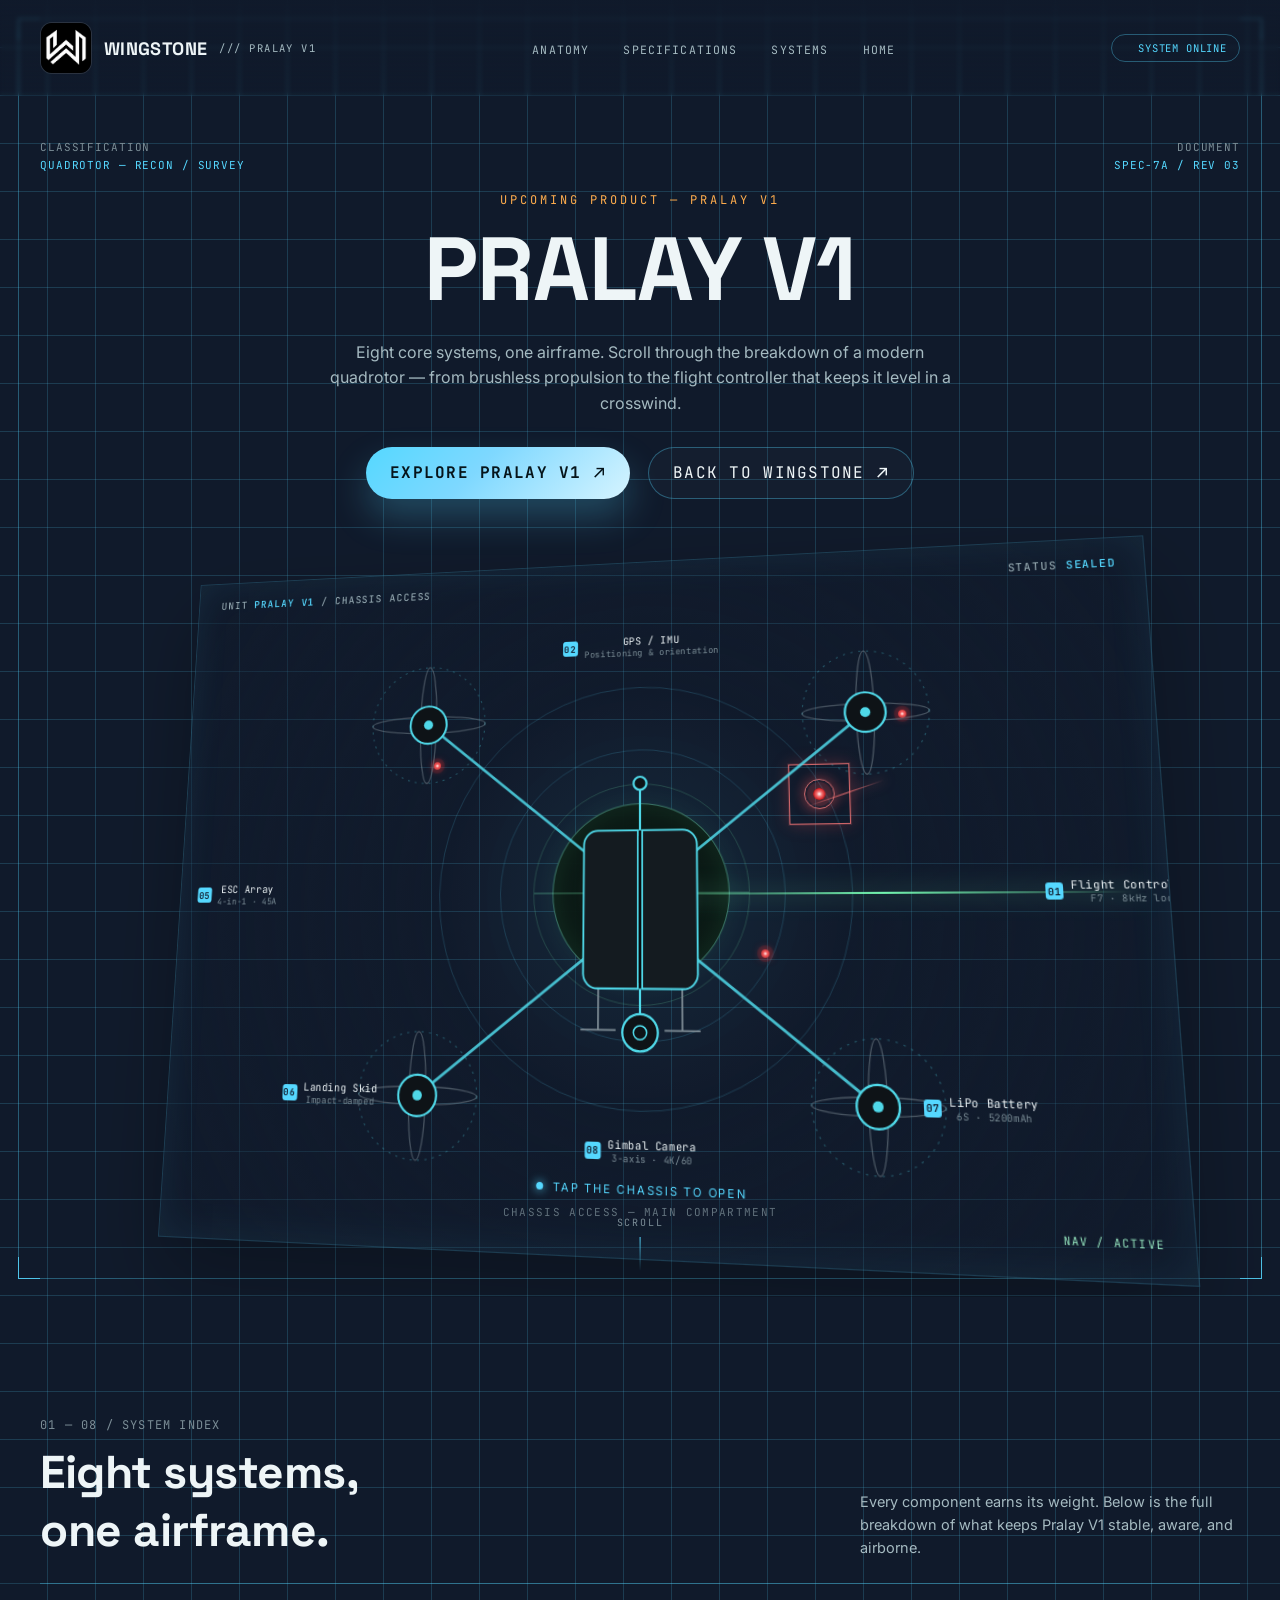
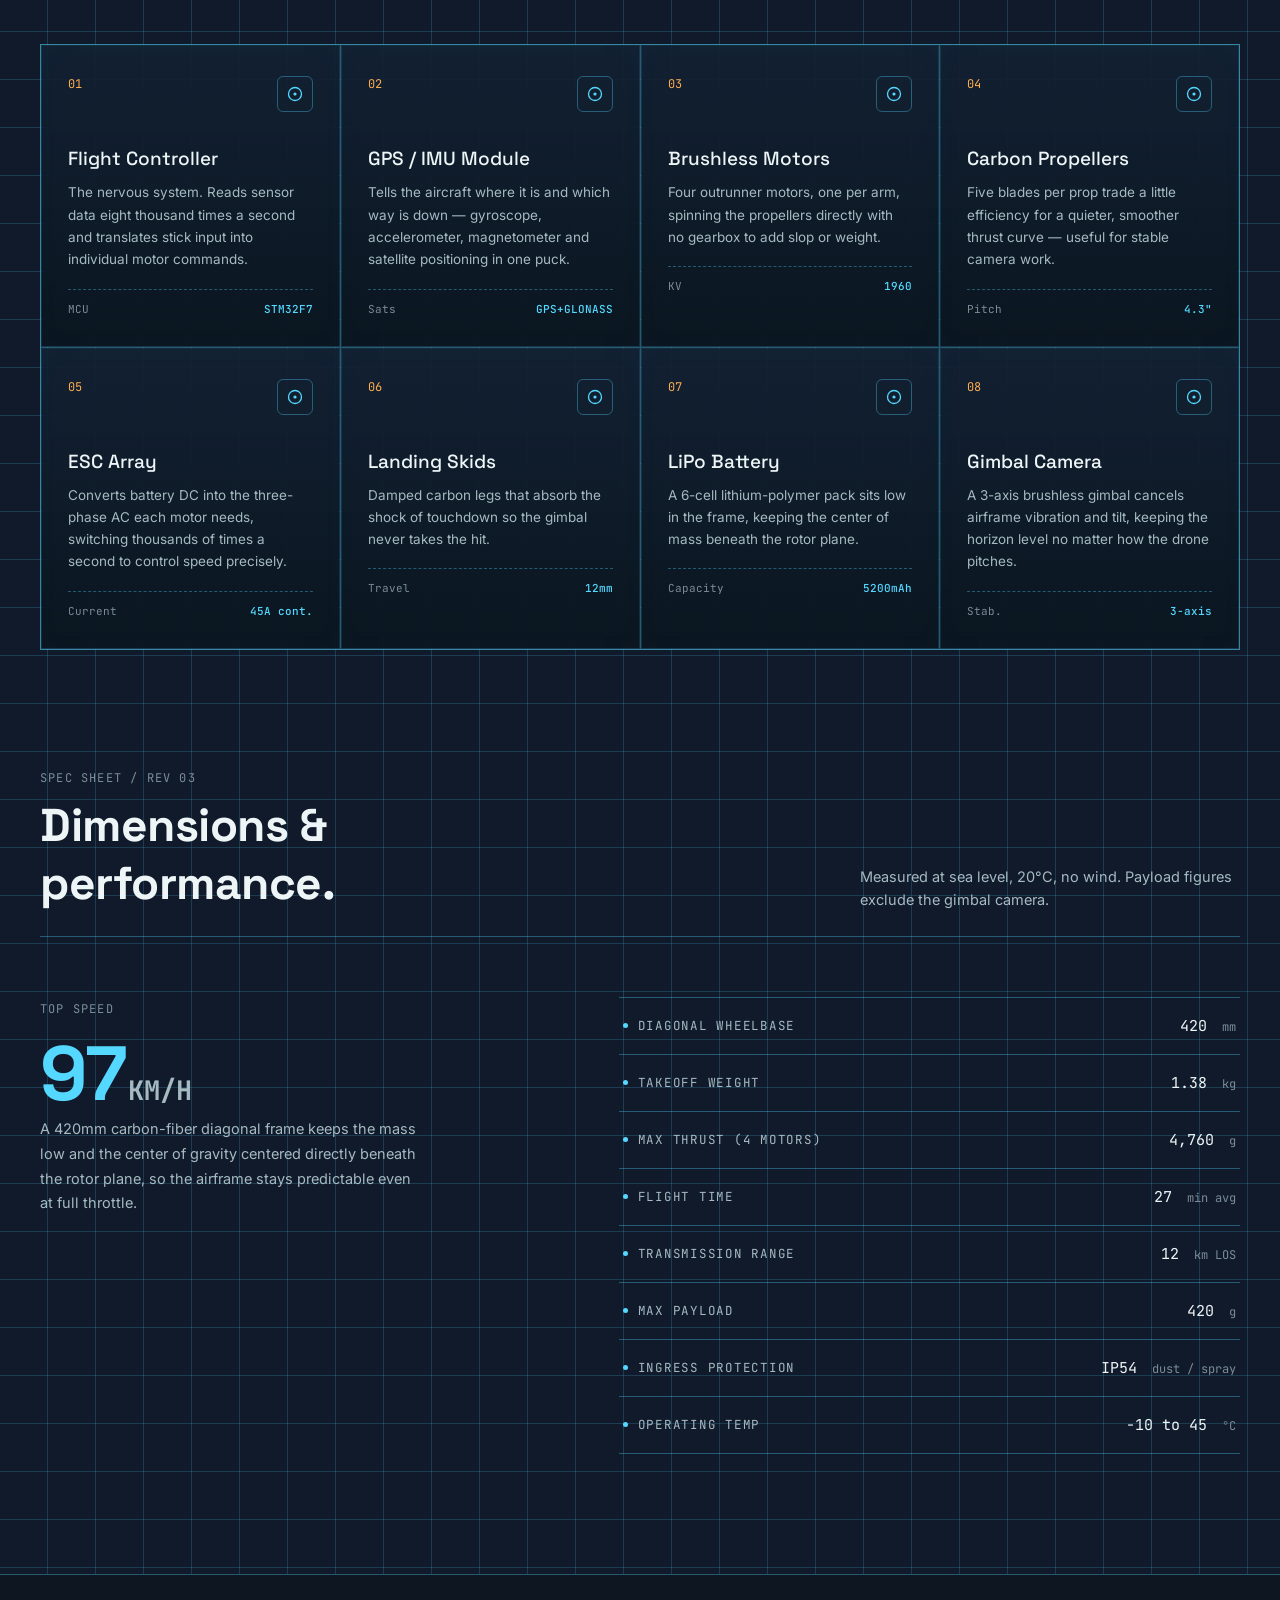
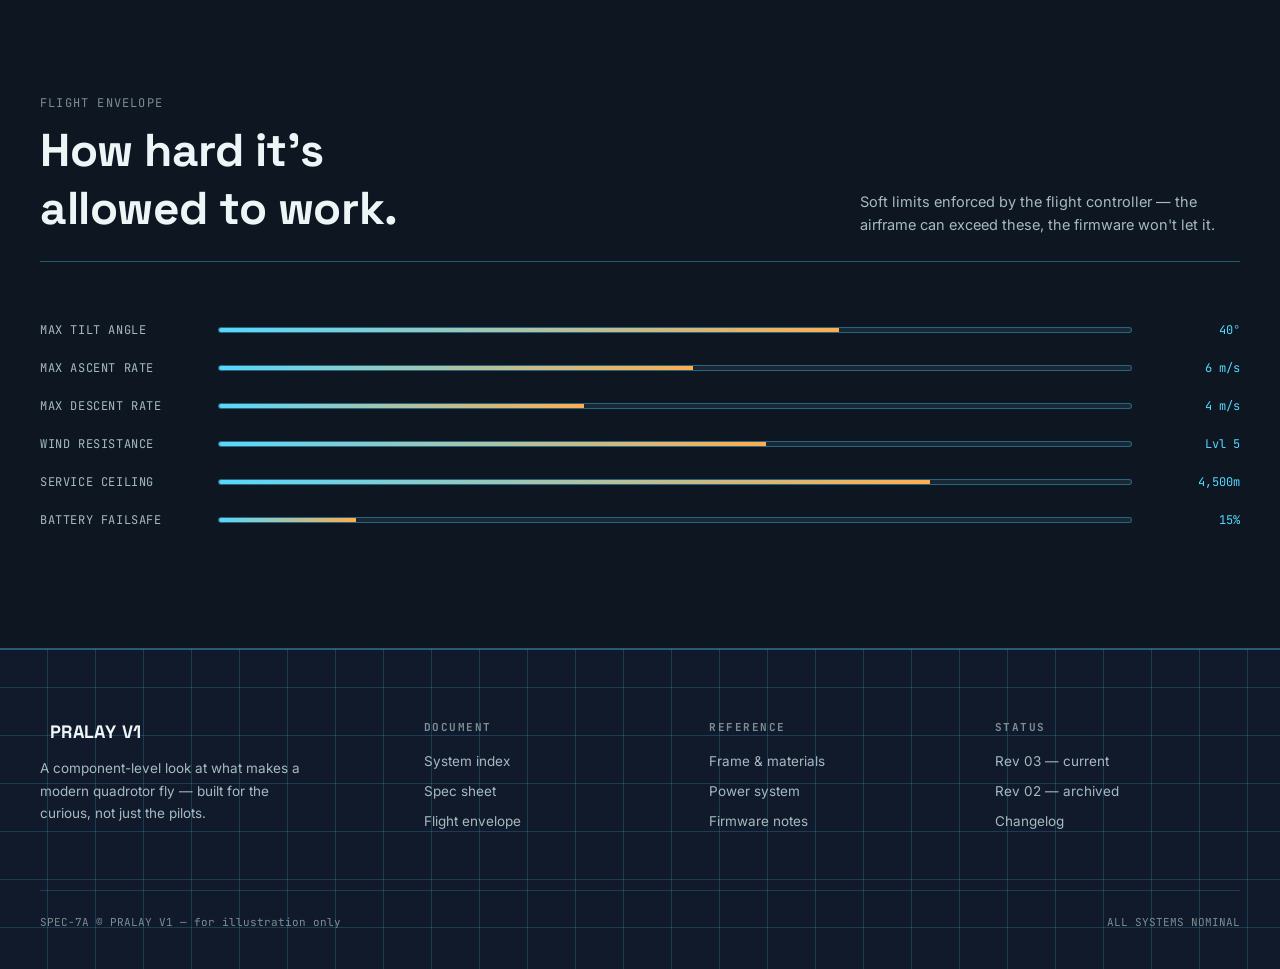
==== commit fbd614d4: "Update branding with logo" ====
--- a/axiom-7-drone-anatomy.html
+++ b/axiom-7-drone-anatomy.html
@@ -57,11 +57,17 @@
     font-family:var(--display); font-weight:700; font-size:18px;
     letter-spacing:0.02em;
   }
-  .brand .dot{
-    width:9px; height:9px; border-radius:50%;
-    background:var(--cyan);
-    box-shadow:0 0 10px var(--cyan), 0 0 2px var(--cyan);
-    animation: pulse-dot 2.4s ease-in-out infinite;
+  .brand-logo{
+    display:inline-flex; align-items:center; justify-content:center;
+    width:52px; height:52px; border-radius:12px;
+    background:rgba(0,0,0,0.12); border:1px solid rgba(255,255,255,0.12);
+    overflow:hidden; flex-shrink:0;
+  }
+  .brand-logo img{
+    display:block; width:100%; height:100%; object-fit:cover;
+  }
+  .brand-copy{
+    display:flex; align-items:center; gap:10px;
   }
   @keyframes pulse-dot{ 0%,100%{opacity:1;} 50%{opacity:.35;} }
   .brand .sub{
@@ -726,8 +732,10 @@
 
 <header>
   <div class="brand">
-    <span class="dot"></span>
-    <a href="index.html" style="display:flex; align-items:center; gap:10px;">WINGSTONE <span class="sub">/// PRALAY V1</span></a>
+    <a href="index.html" style="display:flex; align-items:center; gap:12px;">
+      <span class="brand-logo"><img src="logo.png" alt="Wingstone logo" /></span>
+      <span class="brand-copy">WINGSTONE <span class="sub">/// PRALAY V1</span></span>
+    </a>
   </div>
   <nav>
     <ul>
